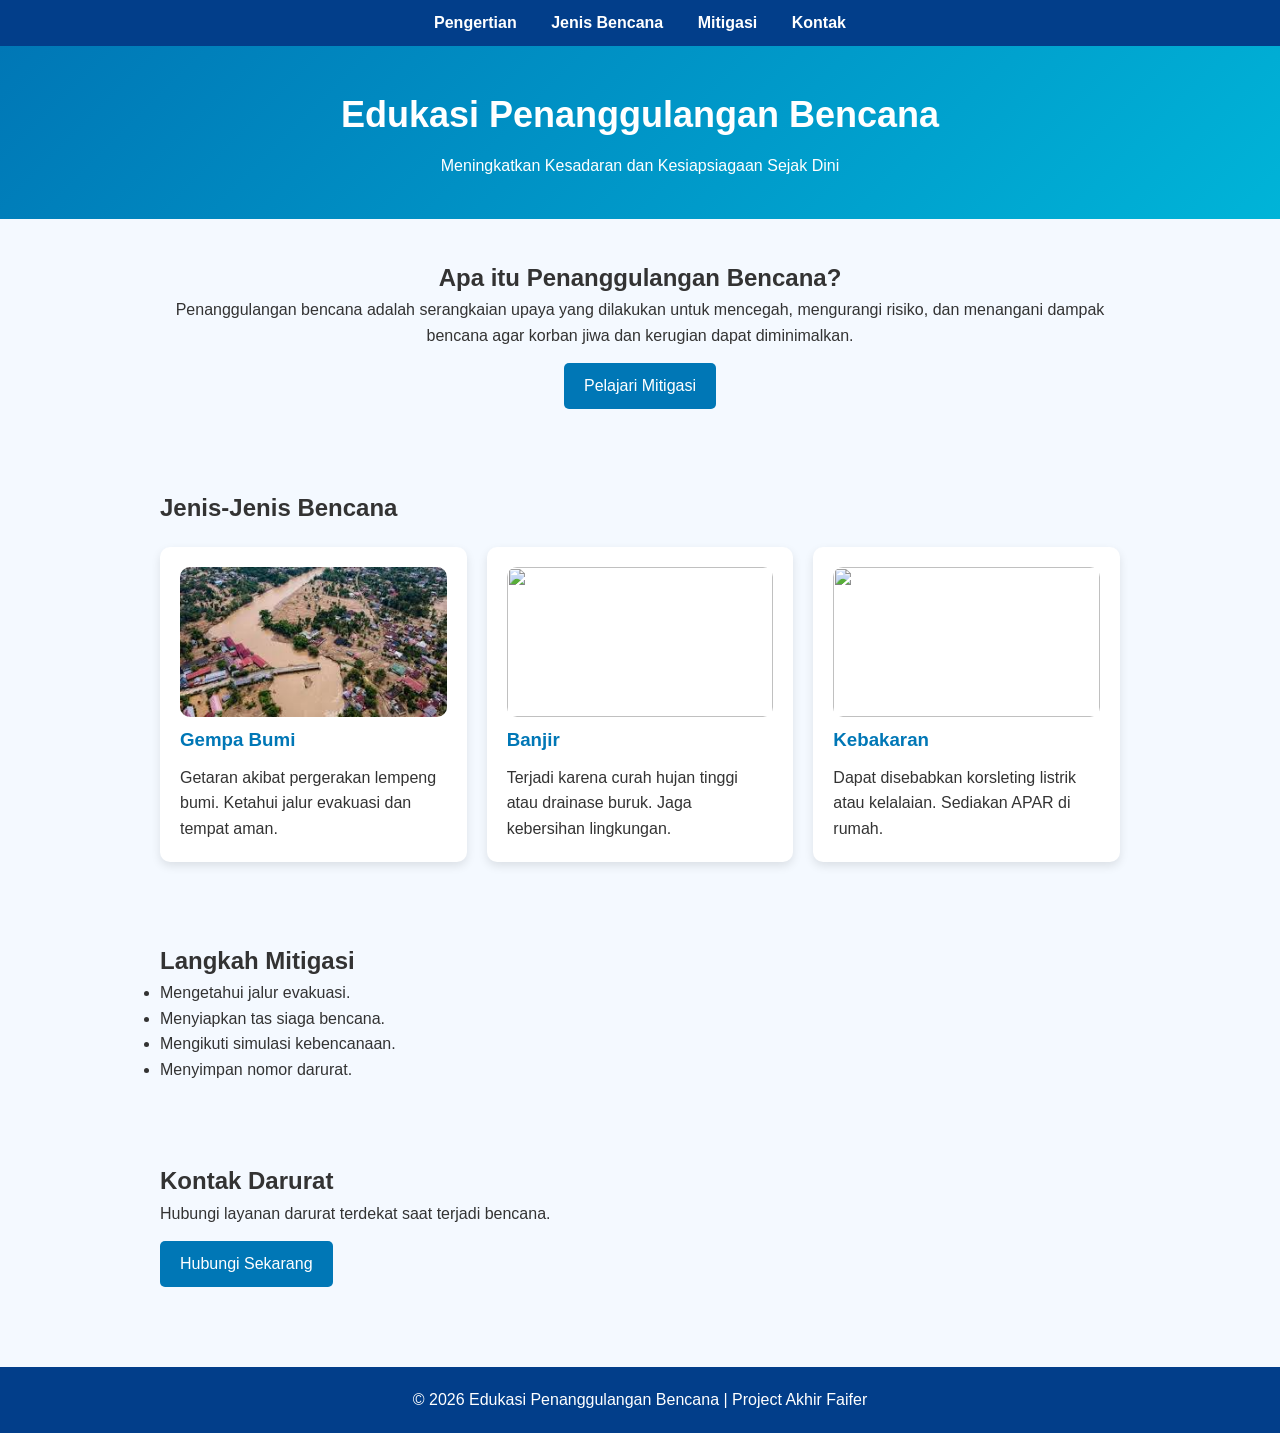
==== index.html @ ad9fc81f "first commit" ====
<!DOCTYPE html>
<html lang="id">
    
<head>
    <meta charset="UTF-8">
    <meta name="viewport" content="width=device-width, initial-scale=1.0">
    <title>Edukasi Penanggulangan Bencana</title>

    <!-- Menghubungkan ke file CSS eksternal -->
    <link rel="stylesheet" href="style.css">
</head>
<body>

    <nav>
        <a href="#pengertian">Pengertian</a>
        <a href="#jenis">Jenis Bencana</a>
        <a href="#mitigasi">Mitigasi</a>
        <a href="#kontak">Kontak</a>
    </nav>


    <header>
        <h1>Edukasi Penanggulangan Bencana</h1>
        <p>Meningkatkan Kesadaran dan Kesiapsiagaan Sejak Dini</p>
    </header>

    
    <section id="pengertian">
        <h2>Apa itu Penanggulangan Bencana?</h2>
        <p>Penanggulangan bencana adalah serangkaian upaya yang dilakukan untuk mencegah, mengurangi risiko, dan menangani dampak bencana agar korban jiwa dan kerugian dapat diminimalkan.</p>
        <a href="#mitigasi" class="btn">Pelajari Mitigasi</a>
    </section>

    <section id="jenis">
        <h2>Jenis-Jenis Bencana</h2>
        <div class="card-container">
            <div class="card">
                <img src="banjir.jpg.jpeg" alt="">
                <h3>Gempa Bumi</h3>
                <p>Getaran akibat pergerakan lempeng bumi. Ketahui jalur evakuasi dan tempat aman.</p>
            </div>
            <div class="card">
                <img src="" alt="">
                <h3>Banjir</h3>
                <p>Terjadi karena curah hujan tinggi atau drainase buruk. Jaga kebersihan lingkungan.</p>
            </div>
            <div class="card">
                <img src="" alt="">
                <h3>Kebakaran</h3>
                <p>Dapat disebabkan korsleting listrik atau kelalaian. Sediakan APAR di rumah.</p>
            </div>
        </div>
    </section>

    <section id="mitigasi">
        <h2>Langkah Mitigasi</h2>
        <ul>
            <li>Mengetahui jalur evakuasi.</li>
            <li>Menyiapkan tas siaga bencana.</li>
            <li>Mengikuti simulasi kebencanaan.</li>
            <li>Menyimpan nomor darurat.</li>
        </ul>
    </section>

    <section id="kontak">
        <h2>Kontak Darurat</h2>
        <p>Hubungi layanan darurat terdekat saat terjadi bencana.</p>
        <a href="#" class="btn">Hubungi Sekarang</a>
    </section>

    <footer>
        <p>&copy; 2026 Edukasi Penanggulangan Bencana | Project Akhir Faifer</p>
    </footer>

</body>

</html>
---- style.css ----
* {
    margin: 0;
    padding: 0%;
    box-sizing: border-box;
    font-family: Arial, Helvetica, sans-serif;
}

body {
    background-color: #f4f9ff;
    color: #333;
    line-height: 1.6;
}

header {
    background: linear-gradient(135deg, #0077b6, #00b4d8);
    color: white;
    padding: 40px 20px;
    text-align: center;
}
header h1 {
    font-size: 36px;
    margin-bottom: 10px;
}

nav {
    background-color: #023e8a;
    padding: 10px;
    text-align: center;
}

nav a {
    color: white;
    text-decoration: none;
    margin: 0 15px;
    font-weight: bold;
}

nav a:hover {
    text-decoration: underline;
}

section {
    padding: 40px 20px;
    max-width: 1000px;
    margin: auto;
}

#pengertian {
    text-align: center;
}



.card-container {
    display: grid;
    grid-template-columns: repeat(auto-fit, minmax(250px, 1fr));
    gap: 20px;
    margin-top: 20px;
}

.card {
    background: white;
    padding: 20px;
    border-radius: 10px;
    box-shadow: 0 4px 10px rgba(0,0,0,0.1);
    transition: transform 0.3s ease;
}

.card img {
    padding: 0;
    margin: 0%;
    object-fit: cover;
    width: 100%;
    height: 150px;
    border-radius: 10px;
}

.card:hover {
    transform: translateY(-5px);
}

.card h3 {
    margin-bottom: 10px;
    color: #0077b6;
}

footer {
    background-color: #023e8a;
    color: white;
    text-align: center;
    padding: 20px;
    margin-top: 40px;
}

.btn {
    display: inline-block;
    margin-top: 15px;
    padding: 10px 20px;
    background-color: #0077b6;
    color: white;
    text-decoration: none;
    border-radius: 5px;
    transition: background 0.3s ease;
}

.btn:hover {
    background-color: #023e8a;
}
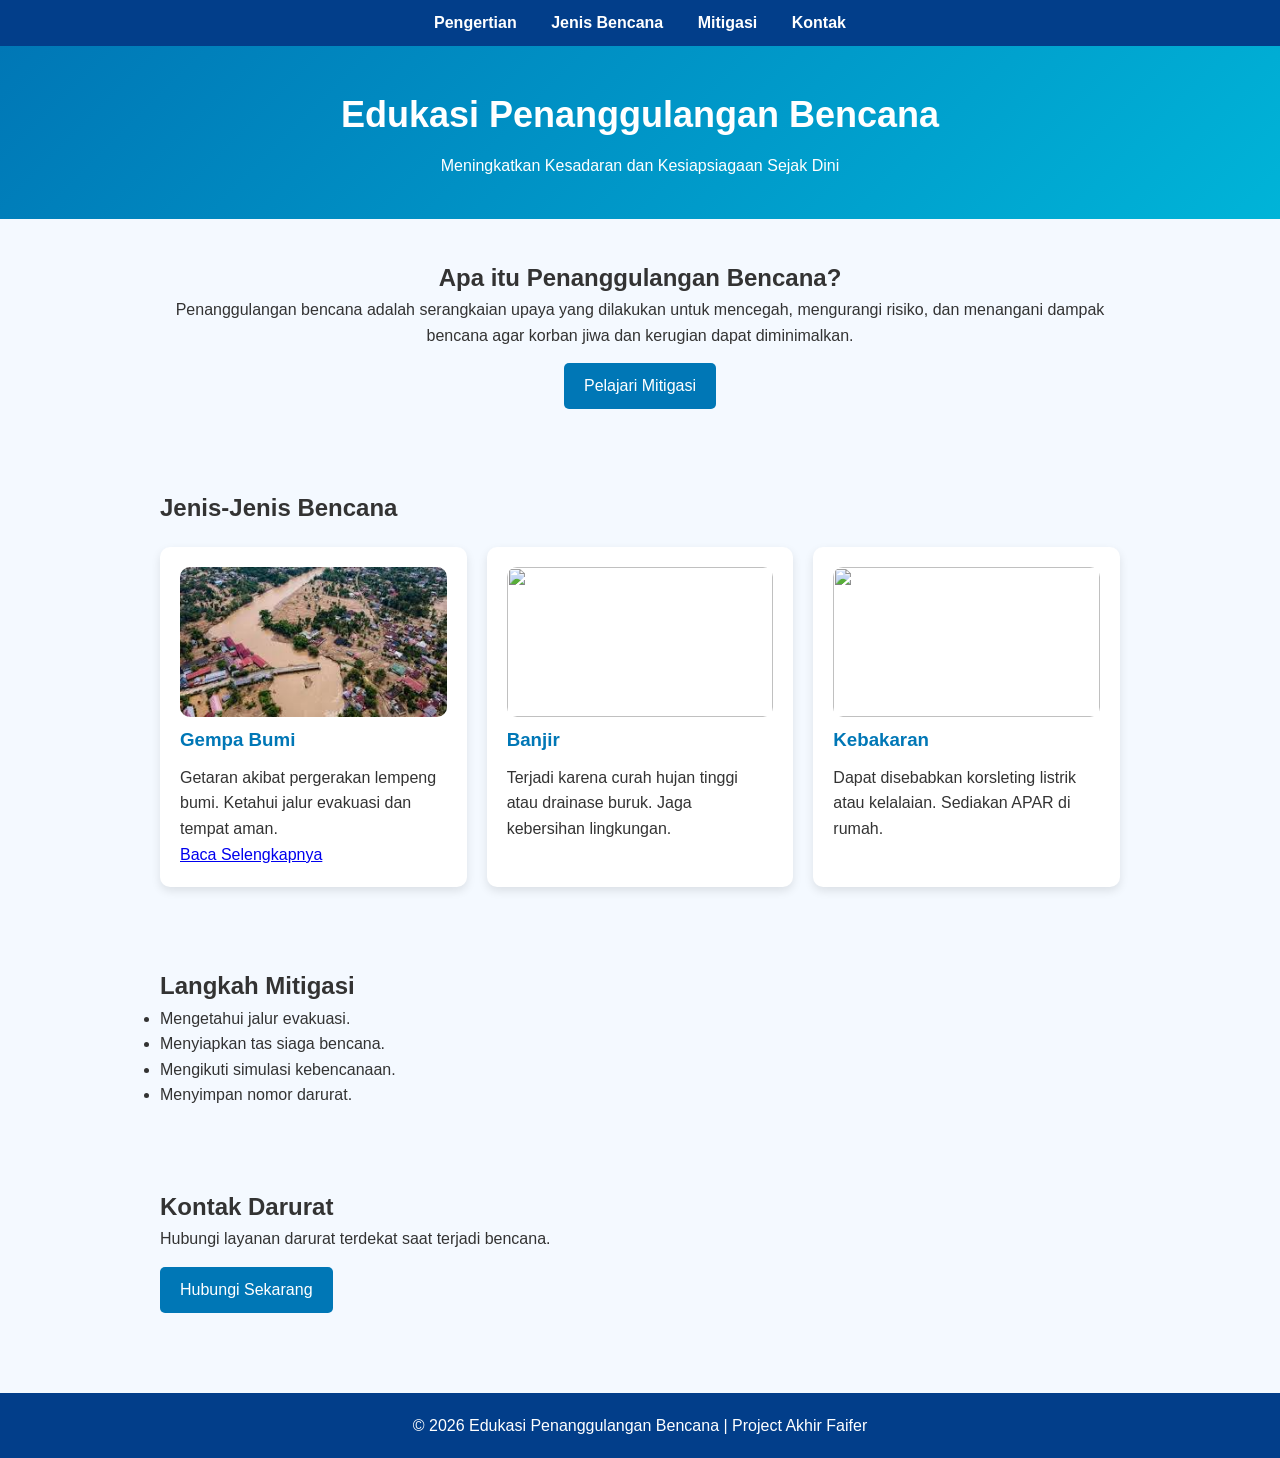
==== commit a457f194: "OYYY TUUU SECTIONN NYAAA LIHATTT" ====
--- a/index.html
+++ b/index.html
@@ -38,6 +38,7 @@
                 <img src="banjir.jpg.jpeg" alt="">
                 <h3>Gempa Bumi</h3>
                 <p>Getaran akibat pergerakan lempeng bumi. Ketahui jalur evakuasi dan tempat aman.</p>
+                <a href="kebakaran.html">Baca Selengkapnya</a>
             </div>
             <div class="card">
                 <img src="" alt="">
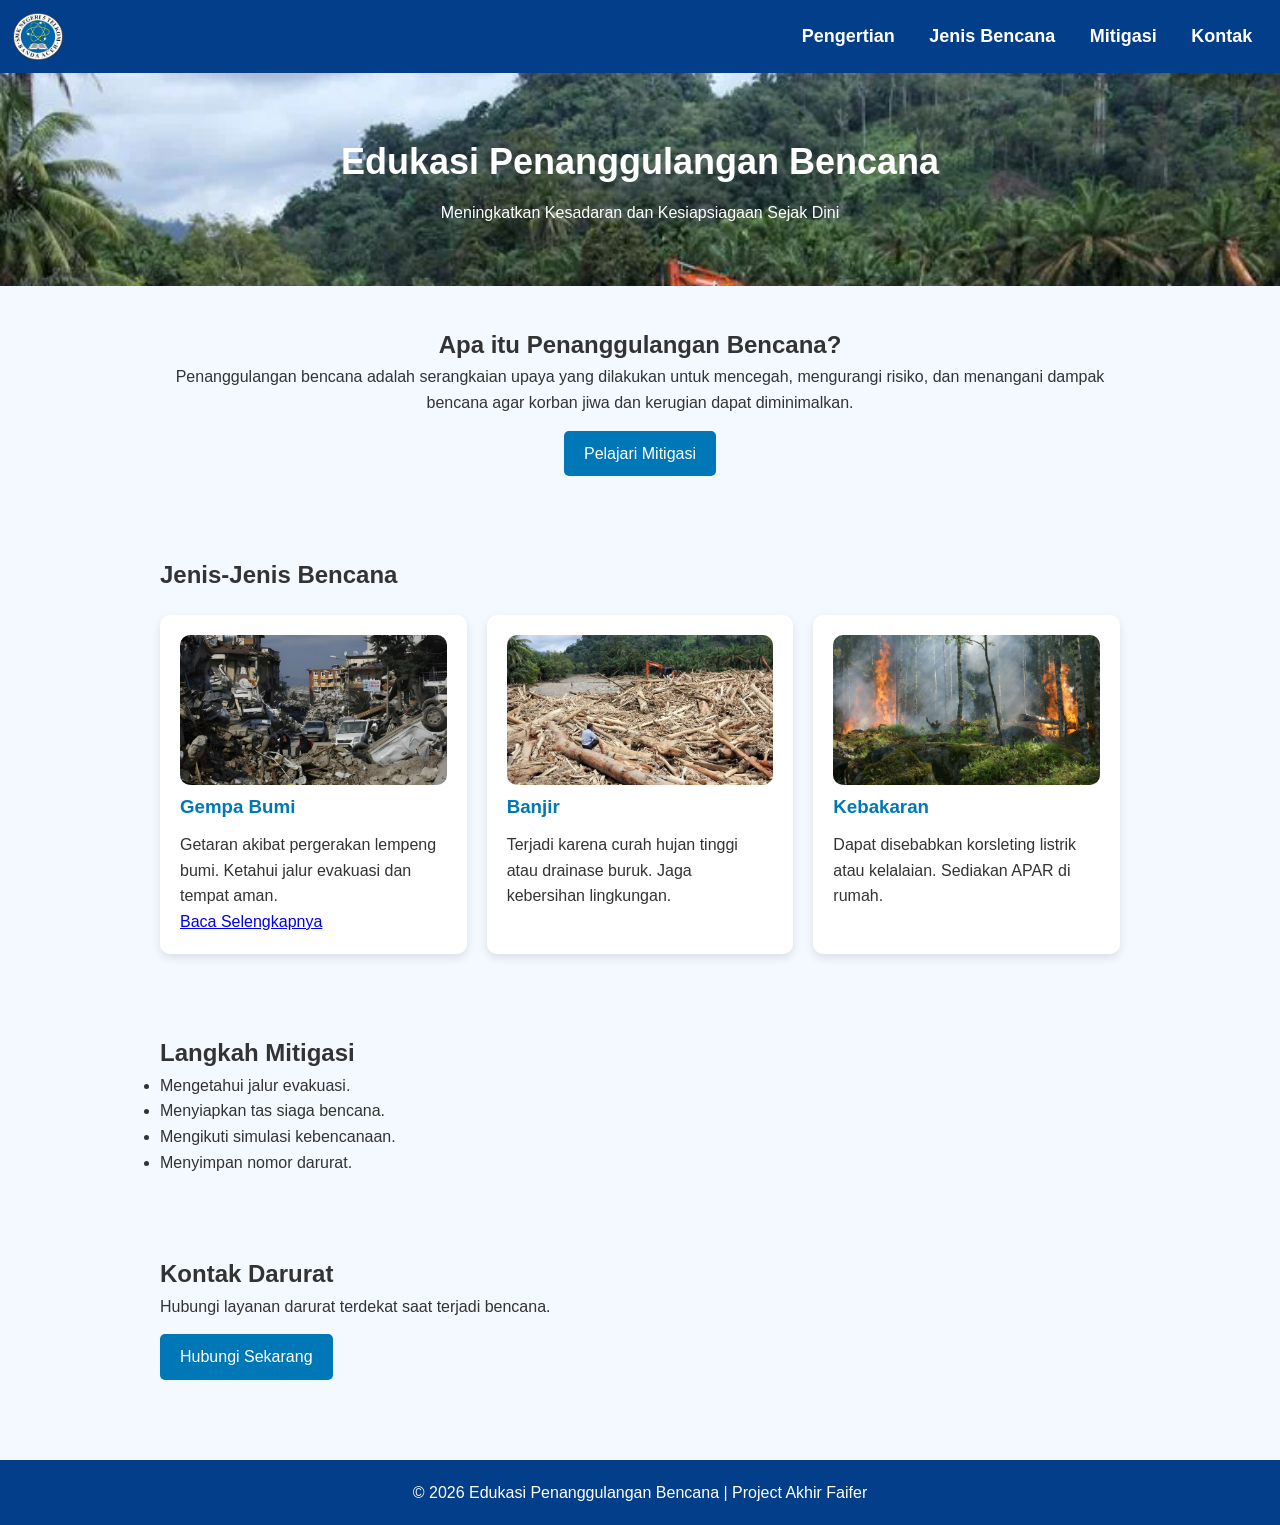
==== commit 509c778e: "p" ====
--- a/index.html
+++ b/index.html
@@ -12,10 +12,13 @@
 <body>
 
     <nav>
-        <a href="#pengertian">Pengertian</a>
-        <a href="#jenis">Jenis Bencana</a>
-        <a href="#mitigasi">Mitigasi</a>
-        <a href="#kontak">Kontak</a>
+        <img src="Logo_SMKN5_Banda_Aceh_Large.png" alt="">
+        <div>
+            <a href="#pengertian">Pengertian</a>
+            <a href="#jenis">Jenis Bencana</a>
+            <a href="#mitigasi">Mitigasi</a>
+            <a href="#kontak">Kontak</a>
+        </div>
     </nav>
 
 
@@ -35,18 +38,18 @@
         <h2>Jenis-Jenis Bencana</h2>
         <div class="card-container">
             <div class="card">
-                <img src="banjir.jpg.jpeg" alt="">
+                <img src="image.png" alt="">
                 <h3>Gempa Bumi</h3>
                 <p>Getaran akibat pergerakan lempeng bumi. Ketahui jalur evakuasi dan tempat aman.</p>
                 <a href="kebakaran.html">Baca Selengkapnya</a>
             </div>
             <div class="card">
-                <img src="" alt="">
+                <img src="banjir-1.webp" alt="">
                 <h3>Banjir</h3>
                 <p>Terjadi karena curah hujan tinggi atau drainase buruk. Jaga kebersihan lingkungan.</p>
             </div>
             <div class="card">
-                <img src="" alt="">
+                <img src="pexels-pixabay-51951.jpg" alt="">
                 <h3>Kebakaran</h3>
                 <p>Dapat disebabkan korsleting listrik atau kelalaian. Sediakan APAR di rumah.</p>
             </div>
--- a/style.css
+++ b/style.css
@@ -14,8 +14,10 @@
 header {
     background: linear-gradient(135deg, #0077b6, #00b4d8);
     color: white;
-    padding: 40px 20px;
+    padding: 60px 20px;
     text-align: center;
+    background-image: url(banjir-1.webp);
+    background-size: cover;
 }
 header h1 {
     font-size: 36px;
@@ -24,15 +26,23 @@
 
 nav {
     background-color: #023e8a;
-    padding: 10px;
-    text-align: center;
+    padding: 1%;
+    display: flex;
+    align-items: center;
+    justify-content: space-between;
+}
+
+nav img {
+    width: 4%;
 }
 
 nav a {
     color: white;
     text-decoration: none;
+    font-size: large;
     margin: 0 15px;
     font-weight: bold;
+
 }
 
 nav a:hover {
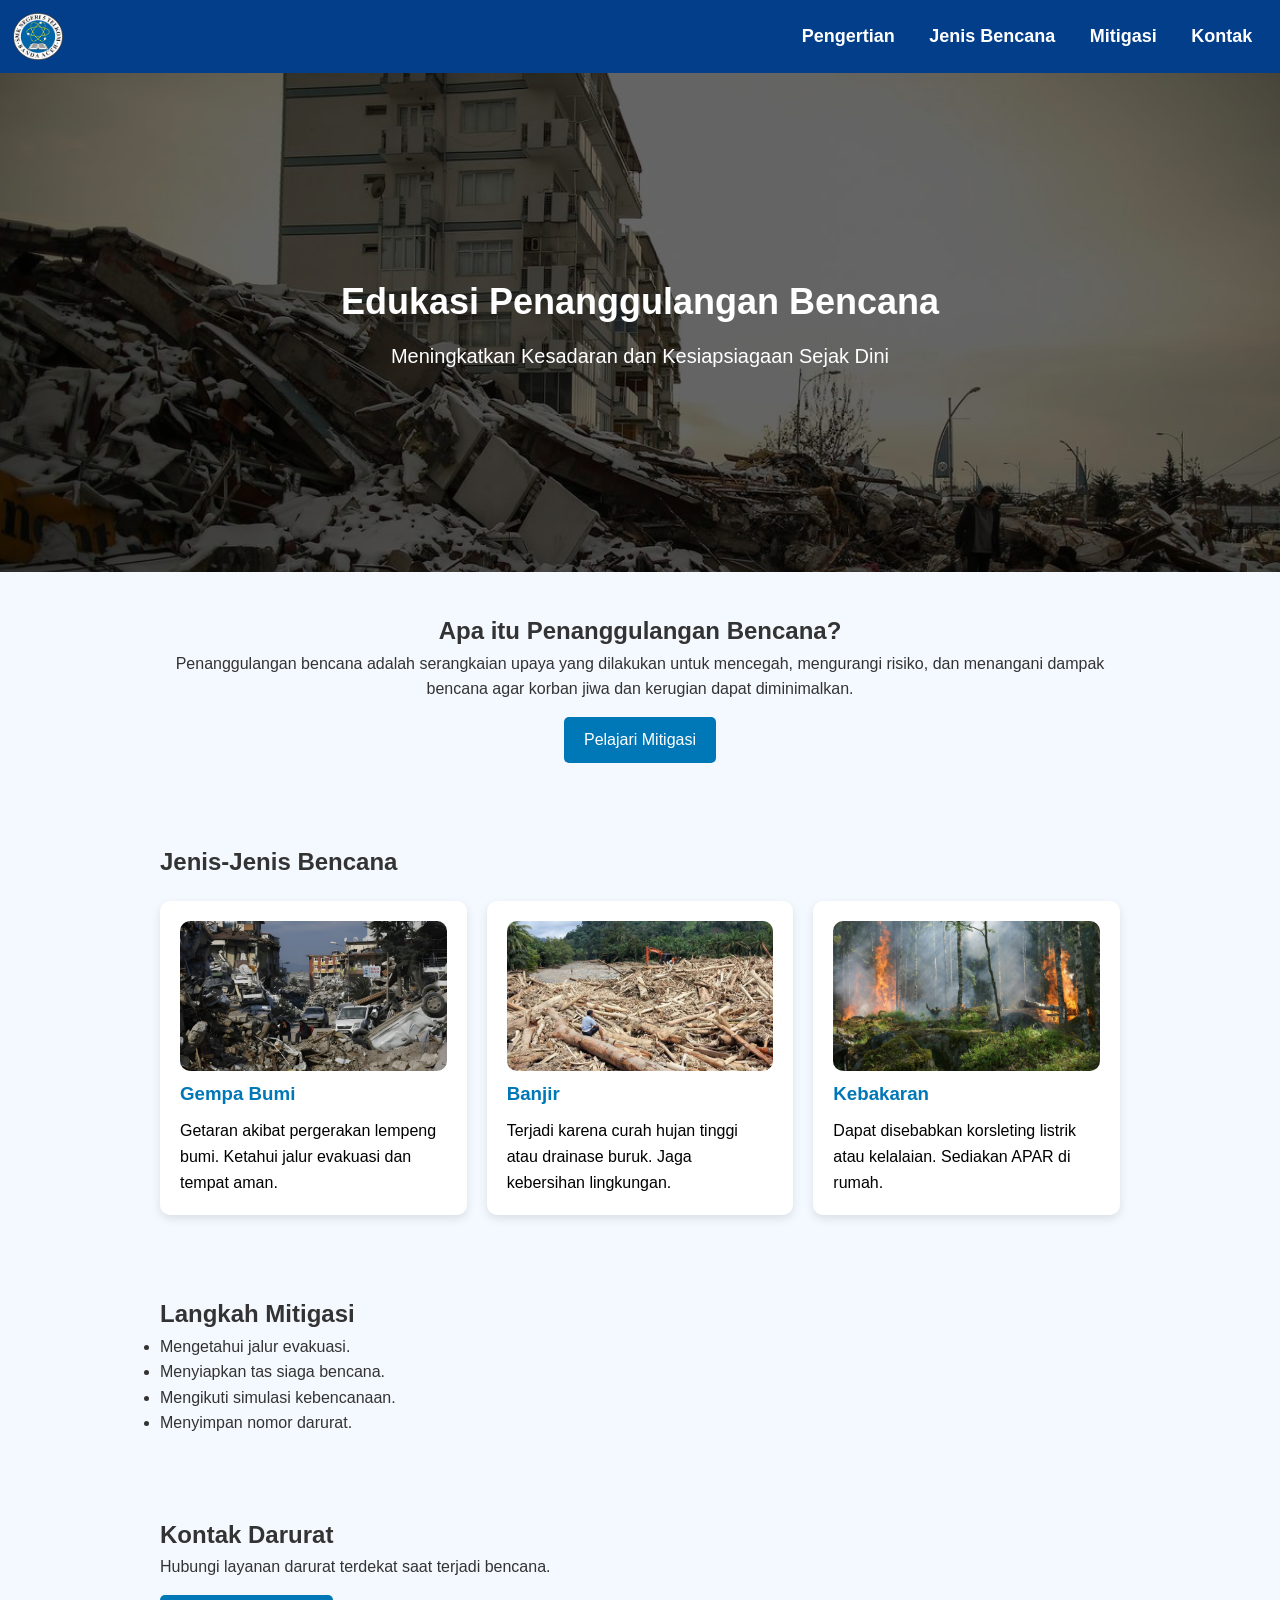
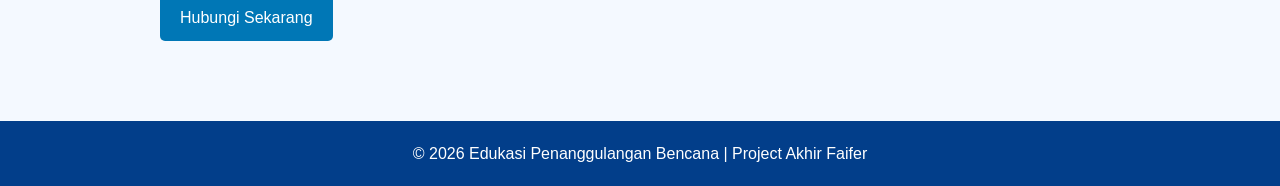
==== commit 22a31b8d: "btw kalau ada yang kureng atau salah bilang aja awak gatau juga soalnya" ====
--- a/index.html
+++ b/index.html
@@ -7,12 +7,12 @@
     <title>Edukasi Penanggulangan Bencana</title>
 
     <!-- Menghubungkan ke file CSS eksternal -->
-    <link rel="stylesheet" href="style.css">
+    <link rel="stylesheet" href="codingan/style(index).css">
 </head>
 <body>
 
     <nav>
-        <img src="Logo_SMKN5_Banda_Aceh_Large.png" alt="">
+        <img src="Images/Logo_SMKN5_Banda_Aceh_Large.png" alt="">
         <div>
             <a href="#pengertian">Pengertian</a>
             <a href="#jenis">Jenis Bencana</a>
@@ -37,22 +37,29 @@
     <section id="jenis">
         <h2>Jenis-Jenis Bencana</h2>
         <div class="card-container">
-            <div class="card">
-                <img src="image.png" alt="">
+
+            <a href="codingan/gempabumi (1).html">
+                <div class="card">
+                <img src="Images/image.png" alt="">
                 <h3>Gempa Bumi</h3>
                 <p>Getaran akibat pergerakan lempeng bumi. Ketahui jalur evakuasi dan tempat aman.</p>
-                <a href="kebakaran.html">Baca Selengkapnya</a>
-            </div>
-            <div class="card">
-                <img src="banjir-1.webp" alt="">
+                </div>
+            </a>
+            <a href="codingan/banjir.html">
+                <div class="card">
+                <img src="Images/banjir-1.webp" alt="">
                 <h3>Banjir</h3>
                 <p>Terjadi karena curah hujan tinggi atau drainase buruk. Jaga kebersihan lingkungan.</p>
-            </div>
-            <div class="card">
-                <img src="pexels-pixabay-51951.jpg" alt="">
+                </div>
+            </a>
+            <a href="codingan/kebakaran.html"> 
+                <div class="card">
+                <img src="Images/pexels-pixabay-51951.jpg" alt="">
                 <h3>Kebakaran</h3>
                 <p>Dapat disebabkan korsleting listrik atau kelalaian. Sediakan APAR di rumah.</p>
             </div>
+            </a>
+
         </div>
     </section>
 
@@ -69,7 +76,7 @@
     <section id="kontak">
         <h2>Kontak Darurat</h2>
         <p>Hubungi layanan darurat terdekat saat terjadi bencana.</p>
-        <a href="#" class="btn">Hubungi Sekarang</a>
+        <a href="https://indonesiabaik.id/infografis/catat-ya-nomor-darurat-bencana" class="btn">Hubungi Sekarang</a>
     </section>
 
     <footer>
--- a/codingan/style(index).css
+++ b/codingan/style(index).css
@@ -0,0 +1,130 @@
+* {
+    margin: 0;
+    padding: 0%;
+    box-sizing: border-box;
+    font-family: Arial, Helvetica, sans-serif;
+}
+
+body {
+    background-color: #f4f9ff;
+    color: #333;
+    line-height: 1.6;
+}
+
+header {
+    background: linear-gradient(135deg, #0077b6, #00b4d8);
+    color: white;
+    padding: 200px 20px ;
+    text-align: center;
+    background-image: linear-gradient(rgba(0, 0, 0, 0.6), rgba(0, 0, 0, 0.6)), url(/Images/63e31aab527df.jpg);
+    background-size: cover;
+    
+}
+header h1 {
+    font-size: 36px;
+    margin-bottom: 10px;
+}
+
+header p {
+    font-size: 20px;
+}
+
+nav {
+    background-color: #023e8a;
+    padding: 1%;
+    display: flex;
+    align-items: center;
+    justify-content: space-between;
+}
+
+nav img {
+    width: 4%;
+}
+
+nav a {
+    color: white;
+    text-decoration: none;
+    font-size: large;
+    margin: 0 15px;
+    font-weight: bold;
+
+}
+
+nav a:hover {
+    text-decoration: underline;
+}
+
+section {
+    padding: 40px 20px;
+    max-width: 1000px;
+    margin: auto;
+}
+
+#pengertian {
+    text-align: center;
+}
+
+
+
+.card-container {
+    display: grid;
+    grid-template-columns: repeat(auto-fit, minmax(250px, 1fr));
+    gap: 20px;
+    margin-top: 20px;
+}
+
+.card {
+    background: white;
+    padding: 20px;
+    border-radius: 10px;
+    box-shadow: 0 4px 10px rgba(0,0,0,0.1);
+    transition: transform 0.3s ease;
+}
+
+.card img {
+    padding: 0;
+    margin: 0%;
+    object-fit: cover;
+    width: 100%;
+    height: 150px;
+    border-radius: 10px;
+}
+
+.card:hover {
+    transform: translateY(-5px);
+}
+
+.card h3 {
+    margin-bottom: 10px;
+    color: #0077b6;
+    
+}
+
+.card-container a {
+    text-decoration: none;
+    color: black;
+
+}
+
+footer {
+    background-color: #023e8a;
+    color: white;
+    text-align: center;
+    padding: 20px;
+    margin-top: 40px;
+}
+
+.btn {
+    display: inline-block;
+    margin-top: 15px;
+    padding: 10px 20px;
+    background-color: #0077b6;
+    color: white;
+    text-decoration: none;
+    border-radius: 5px;
+    transition: background 0.3s ease;
+}
+
+.btn:hover {
+    background-color: #023e8a;
+}
